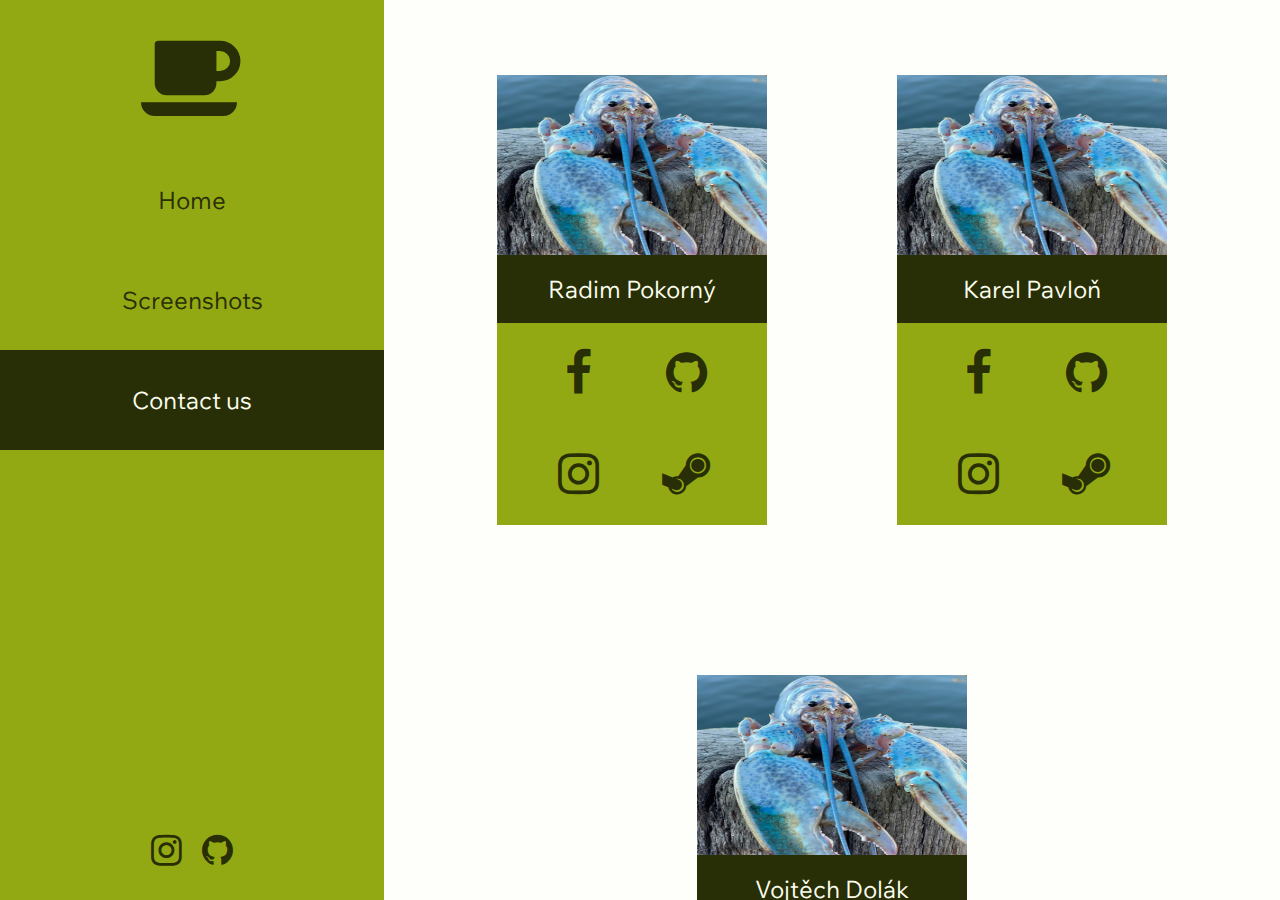
==== contact-us.html @ cf97ed1d "Some upgrades ,:" ====
<!DOCTYPE html>
<html>
    <head>
        <meta charset="utf-8">
        <meta http-equiv="X-UA-Compatible" content="IE=edge">
        <title>Lyceum Rampage</title>
        <meta name="description" content="">
        <meta name="viewport" content="width=device-width, initial-scale=1">
        <link rel="stylesheet" href="style.css">
        <link rel="stylesheet" href="https://cdnjs.cloudflare.com/ajax/libs/font-awesome/4.7.0/css/font-awesome.min.css">
    </head>
    <body>
        
        <div onclick="changeIcon();" class="open-div" id="od">

            <i id="icon" class="fa fa-2x fa-bars"></i>

        </div>

        <div class="center">

            <div class="header-left">

                
                <div class="items">

                   <div class="header-title">

                    <i class="fa fa-coffee" aria-hidden="true"></i>

                    </div>

                    <div onclick="location.href='index.html';" class="header-item">

                        <p class="">Home</p>

                    </div>

                    <div onclick="location.href='screenshots.html';" class="header-item">

                        <p class="">Screenshots</p>

                    </div>

                    <div onclick="location.href='contact-us.html';" class="header-item-active">

                        <p class="">Contact us</p>

                    </div> 

                </div>
                
                <div class="header-bottom">

                    <div class="icons">

                        <i class="fa fa-instagram" aria-hidden="true"></i>
                        <i class="fa fa-github"></i>

                    </div>

                </div>

            </div>

            <div class="content-contacts">

                <div class="contact-container">

                    <div class="contact-item">

                        <div class="contact-photo">
                            <img src="pp-template.jpg" alt="" class="contact-img">
                        </div>

                        <div class="contact-name">
                            <p class="">Radim Pokorný</p>
                        </div>
                        
                        <div class="contact-media">


                            <div class="icon-item">

                                <i class="fa fa-facebook" aria-hidden="true"></i>

                            </div>

                            <div class="icon-item">

                                <i class="fa fa-github" aria-hidden="true"></i>

                            </div>

                            <div class="icon-item">

                                <i class="fa fa-instagram" aria-hidden="true"></i>

                            </div>

                            <div class="icon-item">

                                <i class="fa fa-steam" aria-hidden="true"></i>

                            </div>


                        </div>

                    </div>

                </div>


                <div class="contact-container">

                    <div class="contact-item">

                        <div class="contact-photo">
                            <img src="pp-template.jpg" alt="" class="contact-img">
                        </div>

                        <div class="contact-name">
                            <p class="">Karel Pavloň</p>
                        </div>
                        
                        <div class="contact-media">


                            <div class="icon-item">

                                <i class="fa fa-facebook" aria-hidden="true"></i>

                            </div>

                            <div class="icon-item">

                                <i class="fa fa-github" aria-hidden="true"></i>

                            </div>

                            <div class="icon-item">

                                <i class="fa fa-instagram" aria-hidden="true"></i>

                            </div>

                            <div class="icon-item">

                                <i class="fa fa-steam" aria-hidden="true"></i>

                            </div>


                        </div>

                    </div>

                </div>



                <div class="contact-container">

                    <div class="contact-item">

                        <div class="contact-photo">
                            <img src="pp-template.jpg" alt="" class="contact-img">
                        </div>

                        <div class="contact-name">
                            <p class="">Vojtěch Dolák</p>
                        </div>
                        
                        <div class="contact-media">


                            <div class="icon-item">

                                <i class="fa fa-facebook" aria-hidden="true"></i>

                            </div>

                            <div class="icon-item">

                                <i class="fa fa-github" aria-hidden="true"></i>

                            </div>

                            <div class="icon-item">

                                <i class="fa fa-instagram" aria-hidden="true"></i>

                            </div>

                            <div class="icon-item">

                                <i class="fa fa-steam" aria-hidden="true"></i>

                            </div>


                        </div>

                    </div>

                </div>





            </div>

        </div>
        
        <script src="" async defer></script>
    </body>
</html>
---- style.css ----
@import url('https://fonts.googleapis.com/css2?family=Wix+Madefor+Text:wght@600&display=swap');

:root{
    --green:#a6c016;
    --background: #fefefa;
    --text: #282e05;
    --accent: #93a914;
    --secondary: #fafded;
    --font: 'Wix Madefor Text', sans-serif;
}

*{
    margin: 0;
    padding: 0;
}

.center{
    position: absolute;
    width: 100%;
    height: 100%;
    background-color: var(--background);
    display: flex;
    justify-content: center;
    text-align: center;
    align-items: center;
}

.header-left {
    position: sticky;
    top: 0;
    background-color: var(--accent);
    width: 30%;
    height: 100vh;
    float: left;
  }

.content{
    position: relative;
    width: 70%;
    height: 100%;
    display: flex;
    flex-direction: column;
    justify-content: center;
    text-align: center;
    align-items: center;
}

.content-title{
    width: 100%;
    height: 100px;
    display: flex;
    justify-content: center;
    align-items: center;
    font-family: var(--font);
    color:var(--text);
    font-size: 48px;
}


.content-desc{
    position: relative;
    width: 50%;
    height: 400px;
    display: flex;
    justify-content: center;
    align-items: center;
    text-align: left;
    color: var(--text);
    font-family: var(--font);
    font-size: 24px;
}


.download-button{
    width: 300px;
    height: 100px;
    background-color: var(--accent);
    color: var(--text);
    display: flex;
    justify-content: center;
    align-items: center;
    font-size: 36px;
    font-family: var(--font);
}

.items{
    position: relative;
    height: 60%;
    width: 100%;
}

.header-bottom{
    position: relative;
    height: 40%;
    width: 100%;
    display: flex;
    justify-content: center;
    align-items: end;
}

.icons{
    position: relative;
    width: 100%;
    height: 100px;
    display: flex;
    justify-content: center;
    align-items: center;
}

.icons i{
    margin: 10px;
    font-size: 36px;
    color:var(--text)
}

.download-button:hover{
    background-color: var(--text);
    color: var(--secondary);
    cursor: pointer;
}

.header-title{
    position: relative;
    color: var(--text);
    font-family: var(--font);
    font-size: 96px;
    height: 150px;
    display: flex;
    justify-content: center;
    align-items: center;
}

.header-item{
    position: relative;
    color: var(--text);
    font-size: 24px;
    font-family: var(--font);
    width: 100%;
    height: 100px;
    display: flex;
    align-items: center;
    justify-content: center;
    text-align: center;
}

.header-item-active{
    position: relative;
    color: var(--secondary);
    background-color: var(--text);
    font-size: 24px;
    font-family: var(--font);
    width: 100%;
    height: 100px;
    display: flex;
    align-items: center;
    justify-content: center;
    text-align: center;
}

.header-item:hover{
    background-color: var(--text);
    color: var(--secondary);
    cursor: pointer;
}

/* Screenshots */

.content-showcase{
    position: relative;
    width: 70%;
    height: 100vh;
    display: flex;
    flex-direction:row;
    flex-wrap: wrap;
    justify-content: center;
    align-items: center;
    overflow-y: scroll;
}

.image-item{
    position: relative;
    width: 300px !important; 
    height: 300px !important;
    border: 5px solid var(--accent);
    margin: 40px;
    object-fit: none;
}

.img{
    position: relative;
    width: 100%;
    height: 100%;

}

/* Contacts */

.content-contacts{
    position: relative;
    height: 100vh;
    width: 70%;
    display: flex;
    justify-content: center;
    text-align: center;
    align-items: center;
    overflow-y: scroll;
    flex-wrap: wrap;
}

.contact-container{

    position: relative;
    width: 300px;
    height: 500px;
    display: flex;
    justify-content: center;
    align-items: center;
    flex-wrap: wrap;
    margin: 50px;

}

.contact-item{
    position: relative;
    width: 90%;
    height: 90%;
    background-color: var(--accent);
    color: var(--secondary);
    display: flex;
    justify-content: center;
    align-items: center;
    flex-direction: column;
}

.contact-photo{
    position: relative;
    width: 100%;
    height: 40%;
}

.contact-img{
    position: relative;
    width: 100%;
    height: 100%;
    background-repeat: no-repeat;
    background-position: 50% 50%;
}

.contact-name{
    position: relative;
    height: 15%;
    width: 100%;
    display: flex;
    justify-content: center;
    align-items: center;
    text-align: center;
    background-color: var(--text);
}

.contact-name p{
    font-size: 24px;
    font-family: var(--font);
}

.contact-media{
    position: relative;
    width: 80%;
    height: 45%;
    display: flex;
    justify-content: center;
    align-items: center;
    flex-wrap: wrap;
    font-size: 48px;
}

.icon-item{
    position: relative;
    width: 50%;
    height: 50px;
    display: flex;
    justify-content: center;
    align-items: center;
    color: var(--text);
}

.contact-media i:hover{
    color: var(--secondary);
    cursor: pointer;
}

/* menu opener */

.open-div{
    position: fixed;
    top: 0;
    right: 0;
    width: 50px;
    height: 50px;
    background-color: var(--accent);
    z-index: 99;
    display: none;
    justify-content: center;
    align-items: center;
    cursor: pointer;
}




@media only screen and (max-width : 991px) {

    .content-desc{
        font-size: 18px;
    }

}

@media only screen and (max-width : 768px) {

    .header-left{display: none;}

    .open-div{display: flex;}
    .content{
        width: 100%;
    }

    .content-showcase{
        width: 100%;

    }

    .content-desc{
        width: 80%;
    }

    .content-contacts{
        width: 100%;

    }

}

@media only screen and (max-width : 576px) {

}
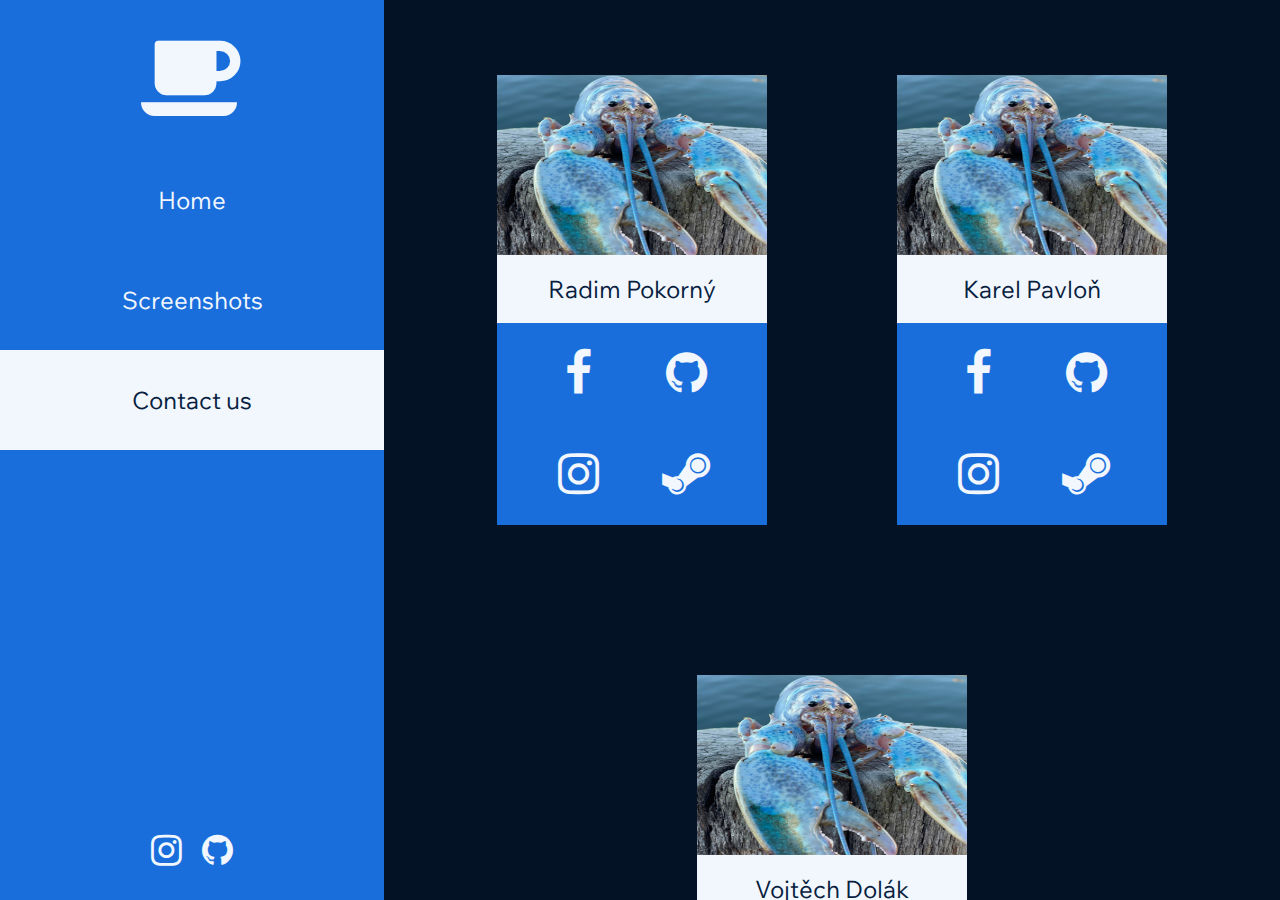
==== commit 66f70e39: "blue lobster, metal pipe sound effects" ====
--- a/contact-us.html
+++ b/contact-us.html
@@ -9,8 +9,10 @@
         <link rel="stylesheet" href="style.css">
         <link rel="stylesheet" href="https://cdnjs.cloudflare.com/ajax/libs/font-awesome/4.7.0/css/font-awesome.min.css">
     </head>
-    <body>
-        
+    <body onload="">
+
+        <audio id="my_audio" src="blue-lobster.mp3" autoplay></audio>
+
         <div onclick="changeIcon();" class="open-div" id="od">
 
             <i id="icon" class="fa fa-2x fa-bars"></i>
@@ -19,7 +21,7 @@
 
         <div class="center">
 
-            <div class="header-left">
+            <div class="header-left" id="hl">
 
                 
                 <div class="items">
@@ -42,7 +44,7 @@
 
                     </div>
 
-                    <div onclick="location.href='contact-us.html';" class="header-item-active">
+                    <div class="header-item-active">
 
                         <p class="">Contact us</p>
 
@@ -112,7 +114,7 @@
                 </div>
 
 
-                <div class="contact-container">
+                <div onclick="playSound()" class="contact-container">
 
                     <div class="contact-item">
 
@@ -214,6 +216,39 @@
 
         </div>
         
-        <script src="" async defer></script>
+        <script src="index.js" async defer></script>
+
+        <script>
+
+function playSound() {
+        var audio = document.getElementById("my_audio");
+        audio.play();
+    }
+
+var mediaQuery991 = window.matchMedia("(max-width: 991px)");
+var mediaQuery768 = window.matchMedia("(max-width: 768px)");
+
+function handleMediaQueries() {
+
+
+  if (mediaQuery768.matches) {
+    // Změny pro média s maximální šířkou 768px
+    document.querySelector(".header-left").style.display = "none";
+    document.querySelector(".open-div").style.display = "flex";
+    document.querySelector(".content-contacts").style.width = "100%";
+  } else {
+    // Zrušení změn pro média s maximální šířkou 768px
+    document.querySelector(".header-left").style.display = "";
+    document.querySelector(".open-div").style.display = "";
+  }
+}
+
+// Spuštění inicializace
+handleMediaQueries();
+
+// Přidání posluchače události resize pro okno
+window.addEventListener("resize", handleMediaQueries);
+
+        </script>
     </body>
 </html>--- a/style.css
+++ b/style.css
@@ -1,17 +1,21 @@
 @import url('https://fonts.googleapis.com/css2?family=Wix+Madefor+Text:wght@600&display=swap');
 
 :root{
-    --green:#a6c016;
-    --background: #fefefa;
-    --text: #282e05;
-    --accent: #93a914;
-    --secondary: #fafded;
+    --green:#8e92af;
+    --background: #041225;
+    --text: #f1f7fd;
+    --accent: #1a6edb;
+    --secondary: #072040;
     --font: 'Wix Madefor Text', sans-serif;
 }
 
 *{
     margin: 0;
     padding: 0;
+}
+
+i{
+    cursor: pointer;
 }
 
 .center{
@@ -128,6 +132,10 @@
     display: flex;
     justify-content: center;
     align-items: center;
+}
+
+.header-title i{
+    cursor:default;
 }
 
 .header-item{
@@ -305,41 +313,3 @@
 }
 
 
-
-
-@media only screen and (max-width : 991px) {
-
-    .content-desc{
-        font-size: 18px;
-    }
-
-}
-
-@media only screen and (max-width : 768px) {
-
-    .header-left{display: none;}
-
-    .open-div{display: flex;}
-    .content{
-        width: 100%;
-    }
-
-    .content-showcase{
-        width: 100%;
-
-    }
-
-    .content-desc{
-        width: 80%;
-    }
-
-    .content-contacts{
-        width: 100%;
-
-    }
-
-}
-
-@media only screen and (max-width : 576px) {
-
-}
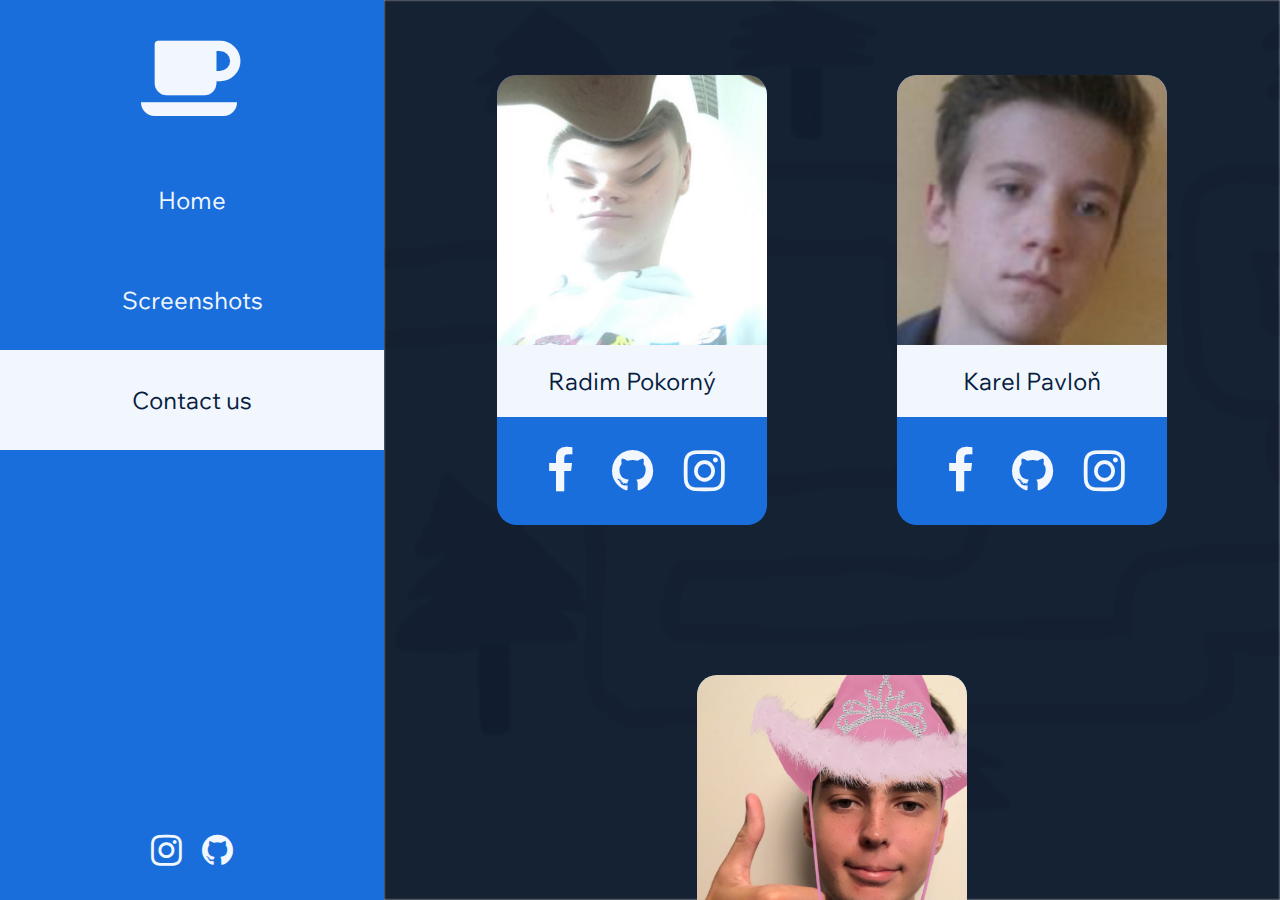
==== commit f7071551: "little improvements" ====
--- a/contact-us.html
+++ b/contact-us.html
@@ -1,210 +1,375 @@
 <!DOCTYPE html>
+
 <html>
+
     <head>
+
         <meta charset="utf-8">
+
         <meta http-equiv="X-UA-Compatible" content="IE=edge">
+
         <title>Lyceum Rampage</title>
+
         <meta name="description" content="">
+
         <meta name="viewport" content="width=device-width, initial-scale=1">
+
         <link rel="stylesheet" href="style.css">
+
         <link rel="stylesheet" href="https://cdnjs.cloudflare.com/ajax/libs/font-awesome/4.7.0/css/font-awesome.min.css">
+
     </head>
+
     <body onload="">
 
+
+
         <audio id="my_audio" src="blue-lobster.mp3" autoplay></audio>
 
+
+
         <div onclick="changeIcon();" class="open-div" id="od">
 
+
+
             <i id="icon" class="fa fa-2x fa-bars"></i>
 
+
+
         </div>
 
+
+
         <div class="center">
 
+
+
             <div class="header-left" id="hl">
 
+
+
                 
+
                 <div class="items">
 
+
+
                    <div class="header-title">
 
+
+
                     <i class="fa fa-coffee" aria-hidden="true"></i>
 
-                    </div>
+
+
+                    </div>
+
+
 
                     <div onclick="location.href='index.html';" class="header-item">
 
+
+
                         <p class="">Home</p>
 
-                    </div>
+
+
+                    </div>
+
+
 
                     <div onclick="location.href='screenshots.html';" class="header-item">
 
+
+
                         <p class="">Screenshots</p>
 
-                    </div>
+
+
+                    </div>
+
+
 
                     <div class="header-item-active">
 
+
+
                         <p class="">Contact us</p>
 
+
+
                     </div> 
 
+
+
                 </div>
+
                 
+
                 <div class="header-bottom">
 
+
+
                     <div class="icons">
 
+
+
                         <i class="fa fa-instagram" aria-hidden="true"></i>
+
                         <i class="fa fa-github"></i>
 
-                    </div>
+
+
+                    </div>
+
+
 
                 </div>
 
+
+
             </div>
 
+
+
             <div class="content-contacts">
 
+                <div class="content-img-bg"></div>
+
+                <div class="content-bg"></div>
+
                 <div class="contact-container">
 
+
+
                     <div class="contact-item">
 
+
+
                         <div class="contact-photo">
-                            <img src="pp-template.jpg" alt="" class="contact-img">
-                        </div>
+
+                            <img src="radimpokorny.jpg" alt="" class="contact-img">
+
+                        </div>
+
+
 
                         <div class="contact-name">
+
                             <p class="">Radim Pokorný</p>
-                        </div>
+
+                        </div>
+
                         
+
                         <div class="contact-media">
 
 
-                            <div class="icon-item">
+
+
+
+                            <div class="icon-item">
+
+
 
                                 <i class="fa fa-facebook" aria-hidden="true"></i>
 
-                            </div>
-
-                            <div class="icon-item">
+
+
+                            </div>
+
+
+
+                            <div class="icon-item">
+
+
 
                                 <i class="fa fa-github" aria-hidden="true"></i>
 
-                            </div>
-
-                            <div class="icon-item">
+
+
+                            </div>
+
+
+
+                            <div class="icon-item">
+
+
 
                                 <i class="fa fa-instagram" aria-hidden="true"></i>
 
-                            </div>
-
-                            <div class="icon-item">
-
-                                <i class="fa fa-steam" aria-hidden="true"></i>
-
-                            </div>
-
-
-                        </div>
-
-                    </div>
+
+
+                            </div>
+
+
+                        </div>
+
+
+
+                    </div>
+
+
 
                 </div>
 
 
+
+
+
                 <div onclick="playSound()" class="contact-container">
 
+
+
                     <div class="contact-item">
 
+
+
                         <div class="contact-photo">
-                            <img src="pp-template.jpg" alt="" class="contact-img">
-                        </div>
+
+                            <img src="karelpavlon.jpg" alt="" class="contact-img">
+
+                        </div>
+
+
 
                         <div class="contact-name">
+
                             <p class="">Karel Pavloň</p>
-                        </div>
+
+                        </div>
+
                         
+
                         <div class="contact-media">
 
 
-                            <div class="icon-item">
+
+
+
+                            <div class="icon-item">
+
+
 
                                 <i class="fa fa-facebook" aria-hidden="true"></i>
 
-                            </div>
-
-                            <div class="icon-item">
+
+
+                            </div>
+
+
+
+                            <div class="icon-item">
+
+
 
                                 <i class="fa fa-github" aria-hidden="true"></i>
 
-                            </div>
-
-                            <div class="icon-item">
+
+
+                            </div>
+
+
+
+                            <div class="icon-item">
+
+
 
                                 <i class="fa fa-instagram" aria-hidden="true"></i>
 
-                            </div>
-
-                            <div class="icon-item">
-
-                                <i class="fa fa-steam" aria-hidden="true"></i>
-
-                            </div>
-
-
-                        </div>
-
-                    </div>
+
+
+                            </div>
+
+
+                        </div>
+
+
+
+                    </div>
+
+
 
                 </div>
 
 
 
+
+
+
+
                 <div class="contact-container">
 
+
+
                     <div class="contact-item">
 
+
+
                         <div class="contact-photo">
-                            <img src="pp-template.jpg" alt="" class="contact-img">
-                        </div>
+
+                            <img src="vojtechdolak.jpg" alt="" class="contact-img">
+
+                        </div>
+
+
 
                         <div class="contact-name">
+
                             <p class="">Vojtěch Dolák</p>
-                        </div>
+
+                        </div>
+
                         
+
                         <div class="contact-media">
 
 
-                            <div class="icon-item">
+
+
+
+                            <div class="icon-item">
+
+
 
                                 <i class="fa fa-facebook" aria-hidden="true"></i>
 
-                            </div>
-
-                            <div class="icon-item">
+
+
+                            </div>
+
+
+
+                            <div class="icon-item">
+
+
 
                                 <i class="fa fa-github" aria-hidden="true"></i>
 
-                            </div>
-
-                            <div class="icon-item">
+
+
+                            </div>
+
+
+
+                            <div class="icon-item">
+
+
 
                                 <i class="fa fa-instagram" aria-hidden="true"></i>
 
-                            </div>
-
-                            <div class="icon-item">
-
-                                <i class="fa fa-steam" aria-hidden="true"></i>
-
-                            </div>
-
-
-                        </div>
-
-                    </div>
+
+
+                            </div>
+
+
+                        </div>
+
+
+
+                    </div>
+
+
 
                 </div>
 
@@ -212,43 +377,24 @@
 
 
 
+
+
+
+
+
+
             </div>
 
+
+
         </div>
+
         
+
         <script src="index.js" async defer></script>
 
-        <script>
-
-function playSound() {
-        var audio = document.getElementById("my_audio");
-        audio.play();
-    }
-
-var mediaQuery991 = window.matchMedia("(max-width: 991px)");
-var mediaQuery768 = window.matchMedia("(max-width: 768px)");
-
-function handleMediaQueries() {
-
-
-  if (mediaQuery768.matches) {
-    // Změny pro média s maximální šířkou 768px
-    document.querySelector(".header-left").style.display = "none";
-    document.querySelector(".open-div").style.display = "flex";
-    document.querySelector(".content-contacts").style.width = "100%";
-  } else {
-    // Zrušení změn pro média s maximální šířkou 768px
-    document.querySelector(".header-left").style.display = "";
-    document.querySelector(".open-div").style.display = "";
-  }
-}
-
-// Spuštění inicializace
-handleMediaQueries();
-
-// Přidání posluchače události resize pro okno
-window.addEventListener("resize", handleMediaQueries);
-
-        </script>
+        <script src="contact-us.js"></script>
+
     </body>
+
 </html>--- a/style.css
+++ b/style.css
@@ -1,315 +1,671 @@
 @import url('https://fonts.googleapis.com/css2?family=Wix+Madefor+Text:wght@600&display=swap');
 
+
+
 :root{
+
     --green:#8e92af;
+
     --background: #041225;
+
     --text: #f1f7fd;
+
     --accent: #1a6edb;
+
     --secondary: #072040;
+
     --font: 'Wix Madefor Text', sans-serif;
-}
+
+}
+
+
 
 *{
+
     margin: 0;
+
     padding: 0;
-}
+
+}
+
+
 
 i{
+
     cursor: pointer;
-}
+
+}
+
+
 
 .center{
+
+    position: absolute;
+
+    width: 100%;
+
+    height: 100%;
+
+    display: flex;
+
+    justify-content: center;
+
+    text-align: center;
+
+    align-items: center;
+
+}
+
+
+.header-left {
+
+    position: sticky;
+
+    top: 0;
+
+    background-color: var(--accent);
+
+    width: 30%;
+
+    height: 100vh;
+
+    float: left;
+
+  }
+
+
+
+.content{
+
+    position: relative;
+
+    width: 70%;
+
+    height: 100%;
+
+    display: flex;
+
+    flex-direction: column;
+
+    justify-content: center;
+
+    text-align: center;
+
+    align-items: center;
+
+}
+
+
+
+.content-title{
+
+    width: 100%;
+
+    height: 100px;
+
+    display: flex;
+
+    justify-content: center;
+
+    align-items: center;
+
+    font-family: var(--font);
+
+    color:var(--text);
+
+    font-size: 48px;
+
+}
+
+
+
+
+
+.content-desc{
+
+    position: relative;
+
+    width: 50%;
+
+    height: 400px;
+
+    display: flex;
+
+    justify-content: center;
+
+    align-items: center;
+
+    text-align: left;
+
+    color: var(--text);
+
+    font-family: var(--font);
+
+    font-size: 24px;
+
+}
+
+
+
+
+
+.download-button{
+
+    width: 300px;
+
+    height: 100px;
+
+    background-color: var(--accent);
+
+    color: var(--text);
+
+    display: flex;
+
+    justify-content: center;
+
+    align-items: center;
+
+    font-size: 36px;
+
+    font-family: var(--font);
+
+    border-radius: 20px;
+
+}
+
+
+
+.items{
+
+    position: relative;
+
+    height: 60%;
+
+    width: 100%;
+
+}
+
+
+
+.header-bottom{
+
+    position: relative;
+
+    height: 40%;
+
+    width: 100%;
+
+    display: flex;
+
+    justify-content: center;
+
+    align-items: end;
+
+}
+
+
+
+.icons{
+
+    position: relative;
+
+    width: 100%;
+
+    height: 100px;
+
+    display: flex;
+
+    justify-content: center;
+
+    align-items: center;
+
+}
+
+
+
+.icons i{
+
+    margin: 10px;
+
+    font-size: 36px;
+
+    color:var(--text)
+
+}
+
+.icons i:hover{
+
+    color:var(--background);
+
+}
+
+
+
+.download-button:hover{
+
+    background-color: var(--text);
+
+    color: var(--secondary);
+
+    cursor: pointer;
+
+}
+
+
+
+.header-title{
+
+    position: relative;
+
+    color: var(--text);
+
+    font-family: var(--font);
+
+    font-size: 96px;
+
+    height: 150px;
+
+    display: flex;
+
+    justify-content: center;
+
+    align-items: center;
+
+}
+
+
+
+.header-title i{
+
+    cursor:default;
+
+}
+
+
+
+.header-item{
+
+    position: relative;
+
+    color: var(--text);
+
+    font-size: 24px;
+
+    font-family: var(--font);
+
+    width: 100%;
+
+    height: 100px;
+
+    display: flex;
+
+    align-items: center;
+
+    justify-content: center;
+
+    text-align: center;
+
+}
+
+
+
+.header-item-active{
+
+    position: relative;
+
+    color: var(--secondary);
+
+    background-color: var(--text);
+
+    font-size: 24px;
+
+    font-family: var(--font);
+
+    width: 100%;
+
+    height: 100px;
+
+    display: flex;
+
+    align-items: center;
+
+    justify-content: center;
+
+    text-align: center;
+
+}
+
+
+
+.header-item:hover{
+
+    background-color: var(--text);
+
+    color: var(--secondary);
+
+    cursor: pointer;
+
+}
+
+.content-img-bg{
+    position: absolute;
+    width: 100%;
+    height: 100%;
+    background-image: url('map.png');
+    opacity: 0.5;
+    filter: grayscale(1);
+    background-size: cover;
+    z-index: -1;
+}
+
+.content-bg{
     position: absolute;
     width: 100%;
     height: 100%;
     background-color: var(--background);
-    display: flex;
-    justify-content: center;
+    opacity: 0.9;
+    filter: blur(1px);
+    background-size: cover;
+    z-index: -1;
+}
+
+
+/* Screenshots */
+
+
+
+.content-showcase{
+
+    position: relative;
+
+    width: 70%;
+
+    height: 100vh;
+
+    display: flex;
+
+    flex-direction:row;
+
+    flex-wrap: wrap;
+
+    justify-content: center;
+
+    align-items: center;
+
+    overflow-y: scroll;
+
+}
+
+
+
+.image-item{
+
+    position: relative;
+
+    width: 500px !important; 
+
+    height: 300px !important;
+
+    border: 5px solid var(--accent);
+
+    margin: 40px;
+
+    border-radius: 20px !important;
+
+    object-fit: none;
+
+}
+
+
+
+.img{
+
+    position: relative;
+
+    width: 100%;
+
+    height: 100%;
+
+    z-index: 1;
+
+    border-radius: 14px;
+
+
+
+}
+
+
+
+/* Contacts */
+
+
+
+.content-contacts{
+
+    position: relative;
+
+    height: 100vh;
+
+    width: 70%;
+
+    display: flex;
+
+    justify-content: center;
+
     text-align: center;
-    align-items: center;
-}
-
-.header-left {
-    position: sticky;
+
+    align-items: center;
+
+    overflow-y: scroll;
+
+    flex-wrap: wrap;
+
+}
+
+
+
+.contact-container{
+
+
+
+    position: relative;
+
+    width: 300px;
+
+    height: 500px;
+
+    display: flex;
+
+    justify-content: center;
+
+    align-items: center;
+
+    flex-wrap: wrap;
+
+    margin: 50px;
+
+}
+
+
+
+.contact-item{
+
+    position: relative;
+
+    width: 90%;
+
+    height: 90%;
+
+    background-color: var(--accent);
+
+    color: var(--secondary);
+
+    display: flex;
+
+    justify-content: center;
+
+    align-items: center;
+
+    flex-direction: column;
+
+    border-radius: 20px;
+
+}
+
+
+
+.contact-photo{
+
+    position: relative;
+
+    width: 100%;
+
+    height: 60%;
+
+    border-top-left-radius: 20px;
+    border-top-right-radius: 20px;
+
+}
+
+
+
+.contact-img{
+
+    position: relative;
+
+    width: 100%;
+
+    height: 100%;
+
+    background-repeat: no-repeat;
+
+    background-position: 50% 50%;
+
+    border-top-left-radius: 20px;
+    border-top-right-radius: 20px;
+
+
+
+}
+
+
+
+.contact-name{
+
+    position: relative;
+
+    height: 30%;
+
+    width: 100%;
+
+    display: flex;
+
+    justify-content: center;
+
+    align-items: center;
+
+    text-align: center;
+
+    background-color: var(--text);
+
+}
+
+
+
+.contact-name p{
+
+    font-size: 24px;
+
+    font-family: var(--font);
+
+}
+
+
+
+.contact-media{
+
+    position: relative;
+
+    width: 80%;
+
+    height: 45%;
+
+    display: flex;
+
+    justify-content: center;
+
+    align-items: center;
+
+    flex-direction: row;
+
+    font-size: 48px;
+
+}
+
+
+
+.icon-item{
+
+    position: relative;
+
+    width: 50%;
+
+    height: 50px;
+
+    display: flex;
+
+    justify-content: center;
+
+    align-items: center;
+
+    color: var(--text);
+    margin: 15px;
+
+}
+
+
+
+.contact-media i:hover{
+
+    color: var(--secondary);
+
+    cursor: pointer;
+
+}
+
+
+
+/* menu opener */
+
+
+
+.open-div{
+
+    position: fixed;
+
     top: 0;
+
+    right: 0;
+
+    width: 50px;
+
+    height: 50px;
+
     background-color: var(--accent);
-    width: 30%;
-    height: 100vh;
-    float: left;
-  }
-
-.content{
-    position: relative;
-    width: 70%;
-    height: 100%;
-    display: flex;
-    flex-direction: column;
-    justify-content: center;
-    text-align: center;
-    align-items: center;
-}
-
-.content-title{
-    width: 100%;
-    height: 100px;
-    display: flex;
-    justify-content: center;
-    align-items: center;
-    font-family: var(--font);
-    color:var(--text);
-    font-size: 48px;
-}
-
-
-.content-desc{
-    position: relative;
-    width: 50%;
-    height: 400px;
-    display: flex;
-    justify-content: center;
-    align-items: center;
-    text-align: left;
-    color: var(--text);
-    font-family: var(--font);
-    font-size: 24px;
-}
-
-
-.download-button{
-    width: 300px;
-    height: 100px;
-    background-color: var(--accent);
-    color: var(--text);
-    display: flex;
-    justify-content: center;
-    align-items: center;
-    font-size: 36px;
-    font-family: var(--font);
-}
-
-.items{
-    position: relative;
-    height: 60%;
-    width: 100%;
-}
-
-.header-bottom{
-    position: relative;
-    height: 40%;
-    width: 100%;
-    display: flex;
-    justify-content: center;
-    align-items: end;
-}
-
-.icons{
-    position: relative;
-    width: 100%;
-    height: 100px;
-    display: flex;
-    justify-content: center;
-    align-items: center;
-}
-
-.icons i{
-    margin: 10px;
-    font-size: 36px;
-    color:var(--text)
-}
-
-.download-button:hover{
-    background-color: var(--text);
-    color: var(--secondary);
+
+    z-index: 99;
+
+    display: none;
+
+    justify-content: center;
+
+    align-items: center;
+
     cursor: pointer;
-}
-
-.header-title{
-    position: relative;
-    color: var(--text);
-    font-family: var(--font);
-    font-size: 96px;
-    height: 150px;
-    display: flex;
-    justify-content: center;
-    align-items: center;
-}
-
-.header-title i{
-    cursor:default;
-}
-
-.header-item{
-    position: relative;
-    color: var(--text);
-    font-size: 24px;
-    font-family: var(--font);
-    width: 100%;
-    height: 100px;
-    display: flex;
-    align-items: center;
-    justify-content: center;
-    text-align: center;
-}
-
-.header-item-active{
-    position: relative;
-    color: var(--secondary);
-    background-color: var(--text);
-    font-size: 24px;
-    font-family: var(--font);
-    width: 100%;
-    height: 100px;
-    display: flex;
-    align-items: center;
-    justify-content: center;
-    text-align: center;
-}
-
-.header-item:hover{
-    background-color: var(--text);
-    color: var(--secondary);
-    cursor: pointer;
-}
-
-/* Screenshots */
-
-.content-showcase{
-    position: relative;
-    width: 70%;
-    height: 100vh;
-    display: flex;
-    flex-direction:row;
-    flex-wrap: wrap;
-    justify-content: center;
-    align-items: center;
-    overflow-y: scroll;
-}
-
-.image-item{
-    position: relative;
-    width: 300px !important; 
-    height: 300px !important;
-    border: 5px solid var(--accent);
-    margin: 40px;
-    object-fit: none;
-}
-
-.img{
-    position: relative;
-    width: 100%;
-    height: 100%;
-
-}
-
-/* Contacts */
-
-.content-contacts{
-    position: relative;
-    height: 100vh;
-    width: 70%;
-    display: flex;
-    justify-content: center;
-    text-align: center;
-    align-items: center;
-    overflow-y: scroll;
-    flex-wrap: wrap;
-}
-
-.contact-container{
-
-    position: relative;
-    width: 300px;
-    height: 500px;
-    display: flex;
-    justify-content: center;
-    align-items: center;
-    flex-wrap: wrap;
-    margin: 50px;
-
-}
-
-.contact-item{
-    position: relative;
-    width: 90%;
-    height: 90%;
-    background-color: var(--accent);
-    color: var(--secondary);
-    display: flex;
-    justify-content: center;
-    align-items: center;
-    flex-direction: column;
-}
-
-.contact-photo{
-    position: relative;
-    width: 100%;
-    height: 40%;
-}
-
-.contact-img{
-    position: relative;
-    width: 100%;
-    height: 100%;
-    background-repeat: no-repeat;
-    background-position: 50% 50%;
-}
-
-.contact-name{
-    position: relative;
-    height: 15%;
-    width: 100%;
-    display: flex;
-    justify-content: center;
-    align-items: center;
-    text-align: center;
-    background-color: var(--text);
-}
-
-.contact-name p{
-    font-size: 24px;
-    font-family: var(--font);
-}
-
-.contact-media{
-    position: relative;
-    width: 80%;
-    height: 45%;
-    display: flex;
-    justify-content: center;
-    align-items: center;
-    flex-wrap: wrap;
-    font-size: 48px;
-}
-
-.icon-item{
-    position: relative;
-    width: 50%;
-    height: 50px;
-    display: flex;
-    justify-content: center;
-    align-items: center;
-    color: var(--text);
-}
-
-.contact-media i:hover{
-    color: var(--secondary);
-    cursor: pointer;
-}
-
-/* menu opener */
-
-.open-div{
-    position: fixed;
-    top: 0;
-    right: 0;
-    width: 50px;
-    height: 50px;
-    background-color: var(--accent);
-    z-index: 99;
-    display: none;
-    justify-content: center;
-    align-items: center;
-    cursor: pointer;
-}
-
-
+
+}
+
+
+
+
+
